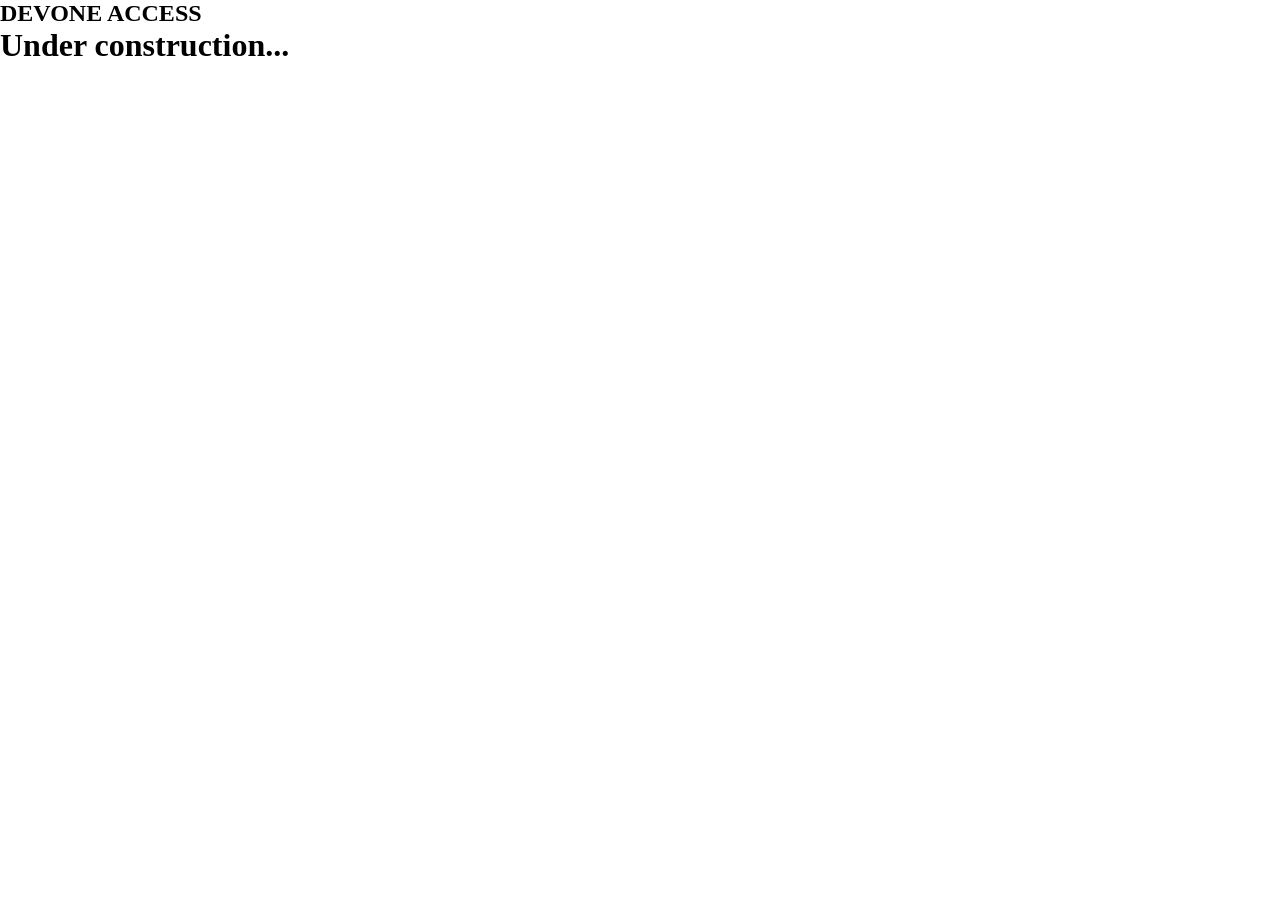
==== index.html @ 2b30ace4 "Update index.html" ====
<!DOCTYPE html>
<html lang="vi">
<head>
    <meta charset="UTF-8">
    <meta name="viewport" content="width=device-width, initial-scale=1.0">
    <title>DevOne</title>
    <style>
        /* Xóa bỏ khoảng trắng thừa của trình duyệt */
        * {
            margin: 0;
            padding: 0;
            box-sizing: border-box;
        }
        html, body {
            width: 100%;
            height: 100%;
            overflow: hidden; /* Ẩn thanh cuộn của trang web chính */
            background-color: #fff;
        }
        /* Cấu hình iframe chiếm trọn 100% chiều rộng và chiều cao màn hình */
        iframe {
            width: 100%;
            height: 100%;
            border: none;
            display: block;
        }
    </style>
</head>
<body>
    <div>
        <h2>DEVONE ACCESS</h2>
        <h1>Under construction...</h1>
        <iframe src="https://docs.google.com/spreadsheets/d/e/2PACX-1vSuoi7sGA0bqKaqhcbAbNFhO7Cp7hq3VM9nYnyYZD5ZXnnOeEdlCHkyJQCVvK5JZRj0JEkr1pm2P0Y8/pubhtml?widget=true&amp;headers=false"></iframe>
    </div>
</body>
</html>
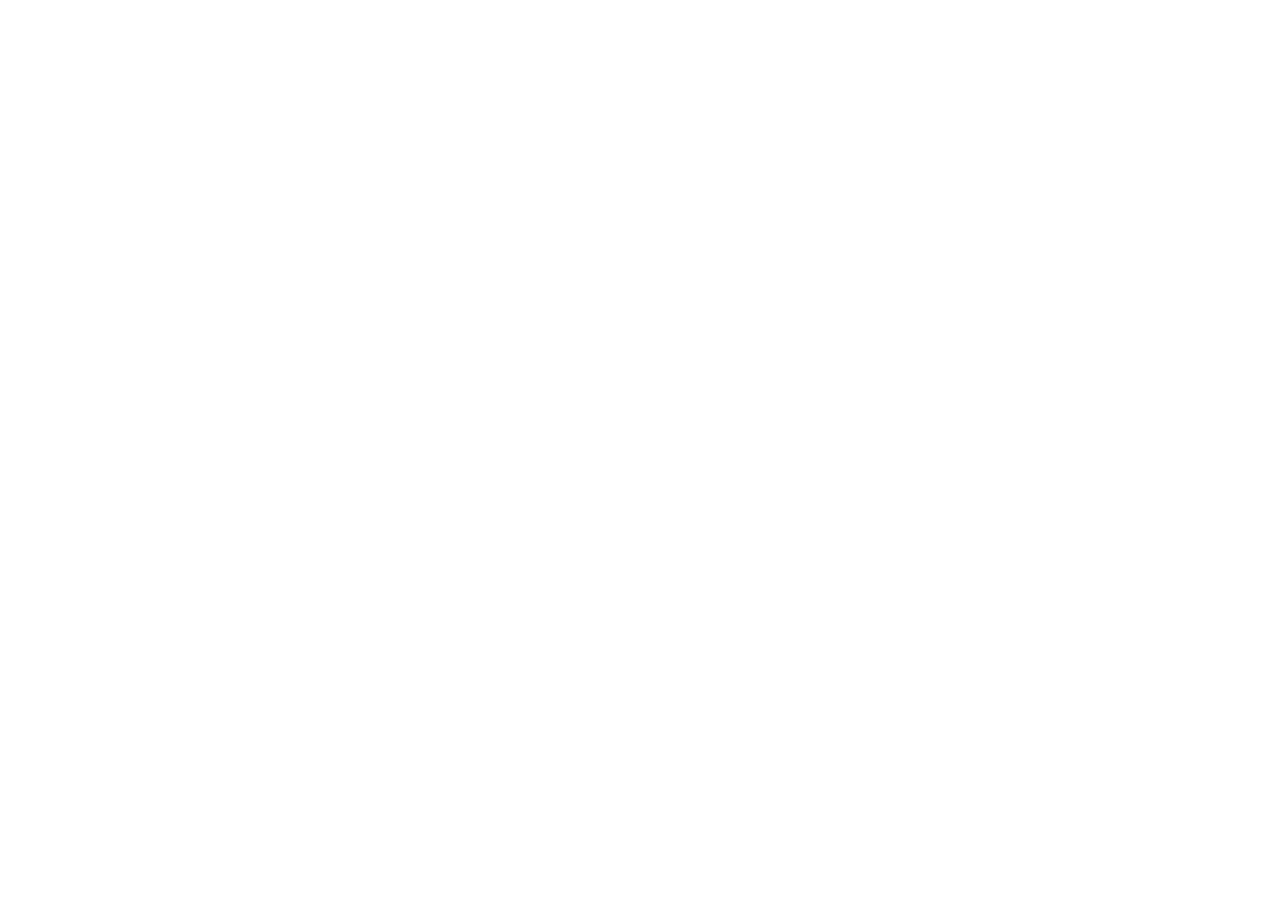
==== commit 223eebfb: "Update index.html" ====
--- a/index.html
+++ b/index.html
@@ -3,7 +3,7 @@
 <head>
     <meta charset="UTF-8">
     <meta name="viewport" content="width=device-width, initial-scale=1.0">
-    <title>DevOne</title>
+    <title>Bảng Tính Toàn Màn Hình</title>
     <style>
         /* Xóa bỏ khoảng trắng thừa của trình duyệt */
         * {
@@ -27,10 +27,9 @@
     </style>
 </head>
 <body>
-    <div>
-        <h2>DEVONE ACCESS</h2>
-        <h1>Under construction...</h1>
-        <iframe src="https://docs.google.com/spreadsheets/d/e/2PACX-1vSuoi7sGA0bqKaqhcbAbNFhO7Cp7hq3VM9nYnyYZD5ZXnnOeEdlCHkyJQCVvK5JZRj0JEkr1pm2P0Y8/pubhtml?widget=true&amp;headers=false"></iframe>
-    </div>
+
+    <!-- Thay link xuất bản của bạn vào phần src bên dưới -->
+    <iframe src="https://docs.google.com/spreadsheets/d/e/2PACX-1vSuoi7sGA0bqKaqhcbAbNFhO7Cp7hq3VM9nYnyYZD5ZXnnOeEdlCHkyJQCVvK5JZRj0JEkr1pm2P0Y8/pubhtml?widget=true&amp;headers=false"></iframe>
+
 </body>
 </html>
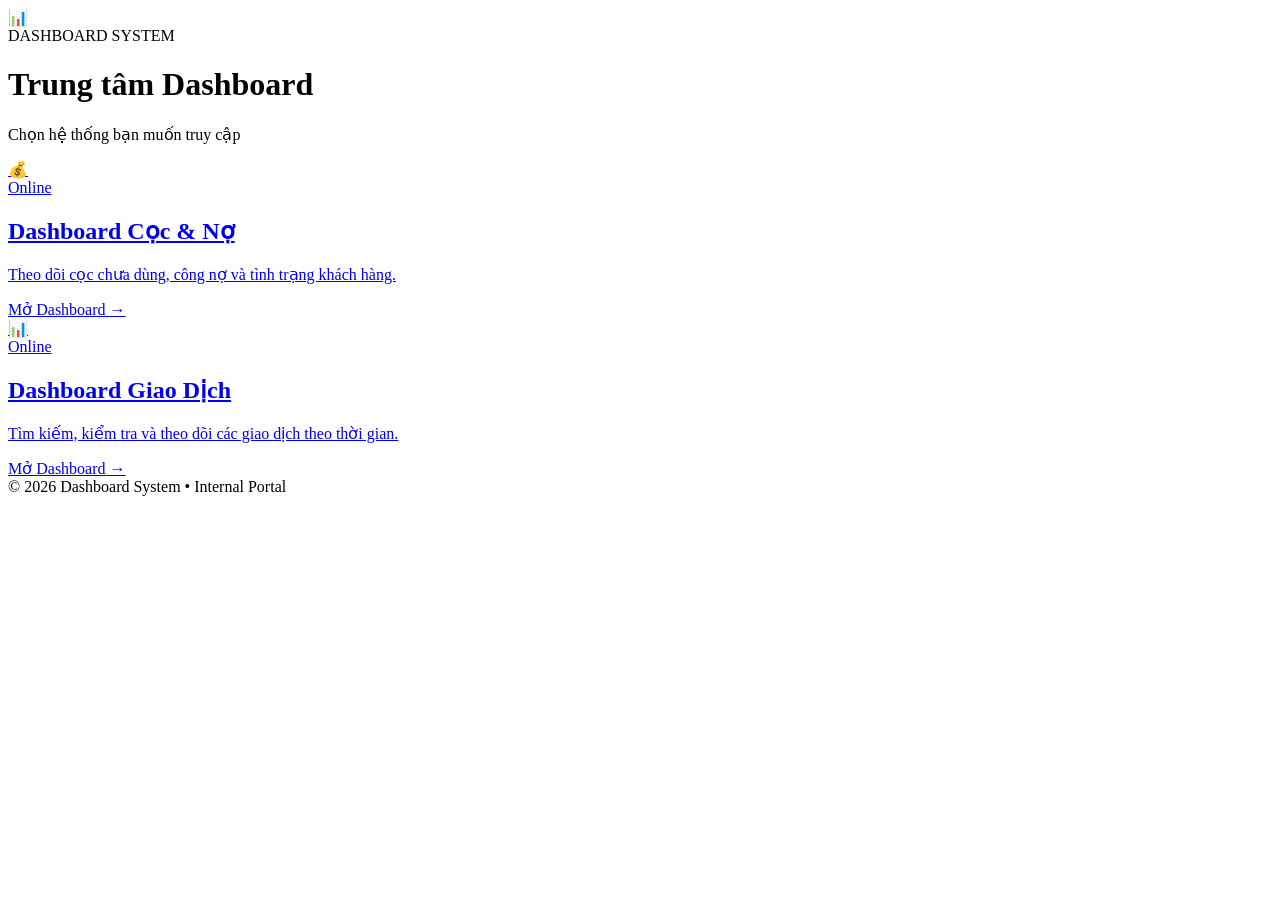
==== commit 90fad251: "Update index.html" ====
--- a/index.html
+++ b/index.html
@@ -1,35 +1,187 @@
 <!DOCTYPE html>
 <html lang="vi">
 <head>
-    <meta charset="UTF-8">
-    <meta name="viewport" content="width=device-width, initial-scale=1.0">
-    <title>Bảng Tính Toàn Màn Hình</title>
-    <style>
-        /* Xóa bỏ khoảng trắng thừa của trình duyệt */
-        * {
-            margin: 0;
-            padding: 0;
-            box-sizing: border-box;
-        }
-        html, body {
-            width: 100%;
-            height: 100%;
-            overflow: hidden; /* Ẩn thanh cuộn của trang web chính */
-            background-color: #fff;
-        }
-        /* Cấu hình iframe chiếm trọn 100% chiều rộng và chiều cao màn hình */
-        iframe {
-            width: 100%;
-            height: 100%;
-            border: none;
-            display: block;
-        }
-    </style>
+  <meta charset="UTF-8">
+
+  <meta
+    name="viewport"
+    content="width=device-width, initial-scale=1.0"
+  >
+
+  <title>Dashboard Portal</title>
+
+  <link rel="stylesheet" href="style.css">
 </head>
+
 <body>
 
-    <!-- Thay link xuất bản của bạn vào phần src bên dưới -->
-    <iframe src="https://docs.google.com/spreadsheets/d/e/2PACX-1vSuoi7sGA0bqKaqhcbAbNFhO7Cp7hq3VM9nYnyYZD5ZXnnOeEdlCHkyJQCVvK5JZRj0JEkr1pm2P0Y8/pubhtml?widget=true&amp;headers=false"></iframe>
+  <div class="background-glow glow-1"></div>
+  <div class="background-glow glow-2"></div>
+
+
+  <main class="portal">
+
+
+    <!-- LOGO -->
+
+    <div class="logo">
+
+      <span>📊</span>
+
+    </div>
+
+
+    <!-- TITLE -->
+
+    <div class="header">
+
+      <div class="badge">
+        DASHBOARD SYSTEM
+      </div>
+
+      <h1>
+        Trung tâm Dashboard
+      </h1>
+
+      <p>
+        Chọn hệ thống bạn muốn truy cập
+      </p>
+
+    </div>
+
+
+    <!-- DASHBOARD -->
+
+    <section class="dashboard-grid">
+
+
+      <!-- CỌC & NỢ -->
+
+      <a
+        class="dashboard-card blue"
+        href="https://script.google.com/macros/s/WEB_APP_COC_NO/exec"
+        target="_blank"
+        rel="noopener noreferrer"
+      >
+
+        <div class="card-top">
+
+          <div class="card-icon">
+            💰
+          </div>
+
+          <div class="status">
+            <span class="status-dot"></span>
+            Online
+          </div>
+
+        </div>
+
+
+        <div class="card-body">
+
+          <h2>
+            Dashboard Cọc & Nợ
+          </h2>
+
+          <p>
+            Theo dõi cọc chưa dùng, công nợ
+            và tình trạng khách hàng.
+          </p>
+
+        </div>
+
+
+        <div class="card-footer">
+
+          <span>
+            Mở Dashboard
+          </span>
+
+          <span class="arrow">
+            →
+          </span>
+
+        </div>
+
+      </a>
+
+
+      <!-- GIAO DỊCH -->
+
+      <a
+        class="dashboard-card green"
+        href="https://script.google.com/macros/s/WEB_APP_GIAO_DICH/exec"
+        target="_blank"
+        rel="noopener noreferrer"
+      >
+
+        <div class="card-top">
+
+          <div class="card-icon">
+            📊
+          </div>
+
+          <div class="status">
+            <span class="status-dot"></span>
+            Online
+          </div>
+
+        </div>
+
+
+        <div class="card-body">
+
+          <h2>
+            Dashboard Giao Dịch
+          </h2>
+
+          <p>
+            Tìm kiếm, kiểm tra và theo dõi
+            các giao dịch theo thời gian.
+          </p>
+
+        </div>
+
+
+        <div class="card-footer">
+
+          <span>
+            Mở Dashboard
+          </span>
+
+          <span class="arrow">
+            →
+          </span>
+
+        </div>
+
+      </a>
+
+
+    </section>
+
+
+    <!-- FOOTER -->
+
+    <footer>
+
+      <span>
+        © 2026 Dashboard System
+      </span>
+
+      <span class="separator">
+        •
+      </span>
+
+      <span>
+        Internal Portal
+      </span>
+
+    </footer>
+
+
+  </main>
 
 </body>
 </html>
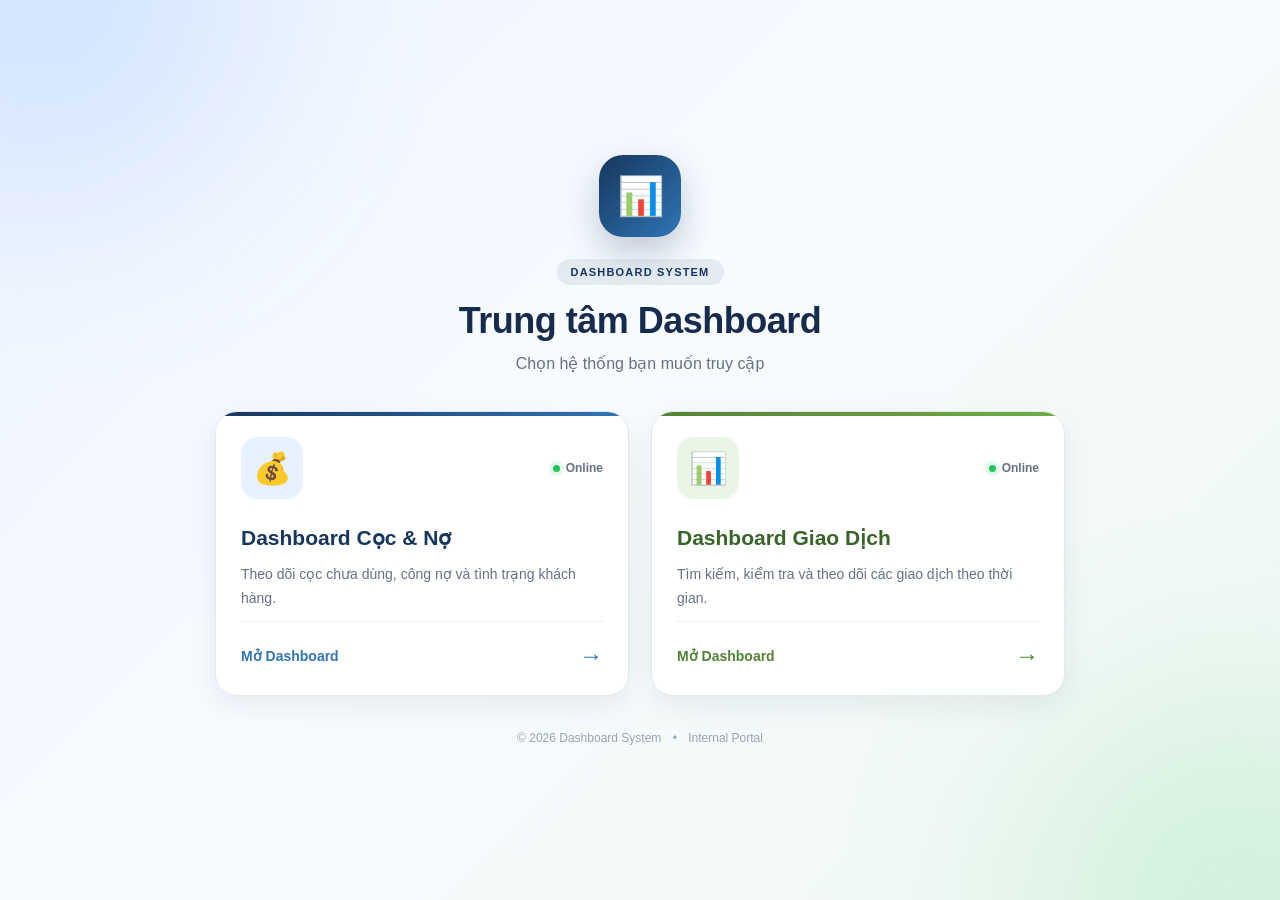
==== commit 2a503f1c: "Update index.html" ====
--- a/index.html
+++ b/index.html
@@ -59,7 +59,7 @@
 
       <a
         class="dashboard-card blue"
-        href="https://script.google.com/macros/s/WEB_APP_COC_NO/exec"
+        href="https://script.google.com/macros/s/AKfycbwzKHlRArkUlaBBtiNSZDsAZi3OYlAaq1t3ECssJo5jOmF89VuDFd2OdI1WmtGlqQ5f/exec"
         target="_blank"
         rel="noopener noreferrer"
       >
@@ -111,7 +111,7 @@
 
       <a
         class="dashboard-card green"
-        href="https://script.google.com/macros/s/WEB_APP_GIAO_DICH/exec"
+        href="https://script.google.com/macros/s/AKfycbzkpy8_3PojvNGf9_wZrIJMKcQ9_U9ww3l7pcvQpRgL6_FIHA_hS9D_I20YQ3gFPXxVdw/exec"
         target="_blank"
         rel="noopener noreferrer"
       >
--- a/style.css
+++ b/style.css
@@ -0,0 +1,720 @@
+* {
+  box-sizing: border-box;
+}
+
+
+:root {
+
+  --primary:
+    #17365d;
+
+  --primary-light:
+    #2f75b5;
+
+  --green:
+    #548235;
+
+  --text:
+    #172b4d;
+
+  --muted:
+    #667085;
+
+  --border:
+    #e4e7ec;
+
+  --white:
+    #ffffff;
+
+}
+
+
+html,
+body {
+
+  margin: 0;
+
+  padding: 0;
+
+  width: 100%;
+
+  min-height: 100%;
+
+}
+
+
+body {
+
+  min-height: 100vh;
+
+  font-family:
+    -apple-system,
+    BlinkMacSystemFont,
+    "Segoe UI",
+    Roboto,
+    Helvetica,
+    Arial,
+    sans-serif;
+
+  background:
+    linear-gradient(
+      135deg,
+      #edf4ff 0%,
+      #f8fbff 45%,
+      #eef8f2 100%
+    );
+
+  color: var(--text);
+
+  display: flex;
+
+  justify-content: center;
+
+  align-items: center;
+
+  padding: 40px 20px;
+
+  overflow-x: hidden;
+
+}
+
+
+/* =========================================
+   BACKGROUND
+   ========================================= */
+
+.background-glow {
+
+  position: fixed;
+
+  width: 400px;
+
+  height: 400px;
+
+  border-radius: 50%;
+
+  filter: blur(100px);
+
+  opacity: 0.25;
+
+  pointer-events: none;
+
+}
+
+
+.glow-1 {
+
+  background:
+    #7eb6ff;
+
+  top: -200px;
+
+  left: -150px;
+
+}
+
+
+.glow-2 {
+
+  background:
+    #7ddc9a;
+
+  bottom: -200px;
+
+  right: -150px;
+
+}
+
+
+/* =========================================
+   PORTAL
+   ========================================= */
+
+.portal {
+
+  width: 100%;
+
+  max-width: 850px;
+
+  position: relative;
+
+  z-index: 2;
+
+}
+
+
+/* =========================================
+   LOGO
+   ========================================= */
+
+.logo {
+
+  width: 82px;
+
+  height: 82px;
+
+  margin:
+    0 auto 22px;
+
+  border-radius: 24px;
+
+  background:
+    linear-gradient(
+      135deg,
+      #17365d,
+      #2f75b5
+    );
+
+  display: flex;
+
+  align-items: center;
+
+  justify-content: center;
+
+  box-shadow:
+    0 15px 35px
+    rgba(23, 54, 93, 0.25);
+
+}
+
+
+.logo span {
+
+  font-size: 38px;
+
+}
+
+
+/* =========================================
+   HEADER
+   ========================================= */
+
+.header {
+
+  text-align: center;
+
+  margin-bottom: 38px;
+
+}
+
+
+.badge {
+
+  display: inline-block;
+
+  padding:
+    7px 14px;
+
+  border-radius: 999px;
+
+  background:
+    rgba(23, 54, 93, 0.08);
+
+  color:
+    var(--primary);
+
+  font-size: 11px;
+
+  font-weight: 700;
+
+  letter-spacing: 1.2px;
+
+  margin-bottom: 14px;
+
+}
+
+
+.header h1 {
+
+  margin: 0;
+
+  font-size: 36px;
+
+  line-height: 1.2;
+
+  font-weight: 750;
+
+  letter-spacing: -0.5px;
+
+}
+
+
+.header p {
+
+  margin:
+    12px 0 0;
+
+  color:
+    var(--muted);
+
+  font-size: 16px;
+
+}
+
+
+/* =========================================
+   DASHBOARD GRID
+   ========================================= */
+
+.dashboard-grid {
+
+  display: grid;
+
+  grid-template-columns:
+    repeat(2, 1fr);
+
+  gap: 22px;
+
+}
+
+
+/* =========================================
+   CARD
+   ========================================= */
+
+.dashboard-card {
+
+  position: relative;
+
+  display: flex;
+
+  flex-direction: column;
+
+  min-height: 285px;
+
+  padding: 25px;
+
+  background:
+    rgba(255, 255, 255, 0.92);
+
+  border:
+    1px solid
+    var(--border);
+
+  border-radius: 22px;
+
+  text-decoration: none;
+
+  color: inherit;
+
+  box-shadow:
+    0 10px 30px
+    rgba(16, 24, 40, 0.07);
+
+  overflow: hidden;
+
+  transition:
+    transform 0.25s ease,
+    box-shadow 0.25s ease,
+    border-color 0.25s ease;
+
+}
+
+
+.dashboard-card::before {
+
+  content: "";
+
+  position: absolute;
+
+  left: 0;
+
+  top: 0;
+
+  width: 100%;
+
+  height: 4px;
+
+}
+
+
+.dashboard-card.blue::before {
+
+  background:
+    linear-gradient(
+      90deg,
+      #17365d,
+      #2f75b5
+    );
+
+}
+
+
+.dashboard-card.green::before {
+
+  background:
+    linear-gradient(
+      90deg,
+      #548235,
+      #70ad47
+    );
+
+}
+
+
+.dashboard-card:hover {
+
+  transform:
+    translateY(-7px);
+
+  box-shadow:
+    0 20px 45px
+    rgba(16, 24, 40, 0.13);
+
+}
+
+
+.dashboard-card.blue:hover {
+
+  border-color:
+    #9dbde2;
+
+}
+
+
+.dashboard-card.green:hover {
+
+  border-color:
+    #a9d39b;
+
+}
+
+
+/* =========================================
+   CARD TOP
+   ========================================= */
+
+.card-top {
+
+  display: flex;
+
+  align-items: center;
+
+  justify-content: space-between;
+
+}
+
+
+.card-icon {
+
+  width: 62px;
+
+  height: 62px;
+
+  border-radius: 17px;
+
+  display: flex;
+
+  align-items: center;
+
+  justify-content: center;
+
+  font-size: 31px;
+
+}
+
+
+.blue .card-icon {
+
+  background:
+    #e8f1ff;
+
+}
+
+
+.green .card-icon {
+
+  background:
+    #eaf6e5;
+
+}
+
+
+/* =========================================
+   STATUS
+   ========================================= */
+
+.status {
+
+  display: flex;
+
+  align-items: center;
+
+  gap: 6px;
+
+  color:
+    #667085;
+
+  font-size: 12px;
+
+  font-weight: 600;
+
+}
+
+
+.status-dot {
+
+  width: 7px;
+
+  height: 7px;
+
+  border-radius: 50%;
+
+  background:
+    #22c55e;
+
+  box-shadow:
+    0 0 0 4px
+    rgba(34, 197, 94, 0.12);
+
+}
+
+
+/* =========================================
+   CARD BODY
+   ========================================= */
+
+.card-body {
+
+  flex: 1;
+
+  padding-top: 25px;
+
+}
+
+
+.card-body h2 {
+
+  margin: 0;
+
+  font-size: 21px;
+
+  line-height: 1.3;
+
+  font-weight: 700;
+
+  color:
+    var(--primary);
+
+}
+
+
+.green .card-body h2 {
+
+  color:
+    #386329;
+
+}
+
+
+.card-body p {
+
+  margin:
+    12px 0 0;
+
+  color:
+    var(--muted);
+
+  font-size: 14px;
+
+  line-height: 1.7;
+
+}
+
+
+/* =========================================
+   CARD FOOTER
+   ========================================= */
+
+.card-footer {
+
+  display: flex;
+
+  align-items: center;
+
+  justify-content: space-between;
+
+  padding-top: 20px;
+
+  border-top:
+    1px solid
+    #eef0f3;
+
+  font-size: 14px;
+
+  font-weight: 650;
+
+}
+
+
+.blue .card-footer {
+
+  color:
+    #2f75b5;
+
+}
+
+
+.green .card-footer {
+
+  color:
+    #548235;
+
+}
+
+
+.arrow {
+
+  font-size: 24px;
+
+  transition:
+    transform 0.2s ease;
+
+}
+
+
+.dashboard-card:hover .arrow {
+
+  transform:
+    translateX(5px);
+
+}
+
+
+/* =========================================
+   FOOTER
+   ========================================= */
+
+footer {
+
+  margin-top: 35px;
+
+  text-align: center;
+
+  color:
+    #98a2b3;
+
+  font-size: 12px;
+
+}
+
+
+.separator {
+
+  margin:
+    0 8px;
+
+}
+
+
+/* =========================================
+   MOBILE
+   ========================================= */
+
+@media (max-width: 700px) {
+
+  body {
+
+    padding:
+      30px 16px;
+
+    align-items:
+      flex-start;
+
+  }
+
+
+  .portal {
+
+    margin-top:
+      25px;
+
+  }
+
+
+  .logo {
+
+    width: 70px;
+
+    height: 70px;
+
+    border-radius: 20px;
+
+  }
+
+
+  .logo span {
+
+    font-size: 32px;
+
+  }
+
+
+  .header {
+
+    margin-bottom: 28px;
+
+  }
+
+
+  .header h1 {
+
+    font-size: 28px;
+
+  }
+
+
+  .header p {
+
+    font-size: 14px;
+
+  }
+
+
+  .dashboard-grid {
+
+    grid-template-columns:
+      1fr;
+
+    gap: 16px;
+
+  }
+
+
+  .dashboard-card {
+
+    min-height:
+      245px;
+
+    padding:
+      21px;
+
+  }
+
+}
+
+
+@media (max-width: 380px) {
+
+  .header h1 {
+
+    font-size: 25px;
+
+  }
+
+
+  .dashboard-card {
+
+    min-height:
+      230px;
+
+  }
+
+
+  .card-body h2 {
+
+    font-size: 19px;
+
+  }
+
+}
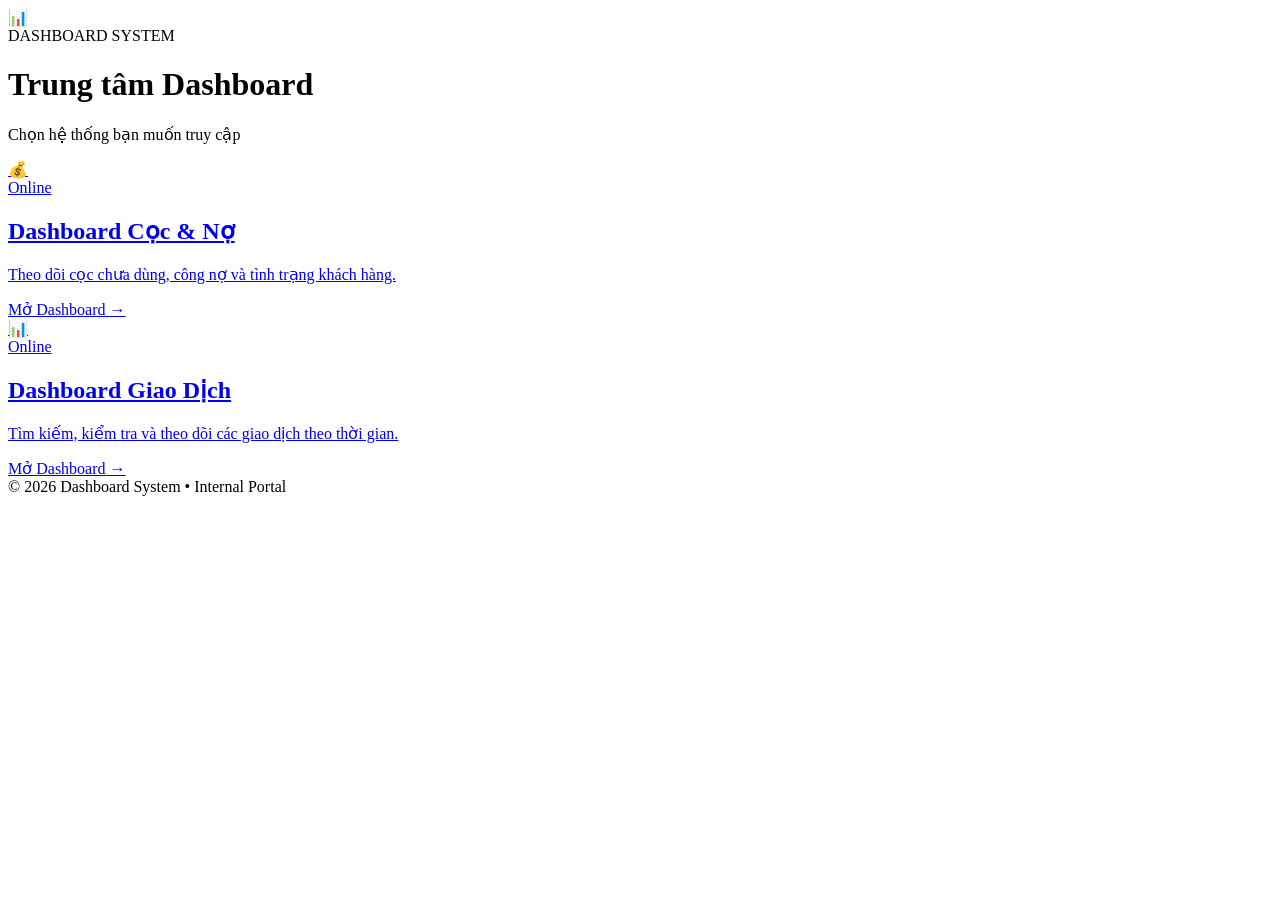
==== commit 6b4fad34: "Create index.html" ====
--- a/index.html
+++ b/index.html
@@ -59,7 +59,7 @@
 
       <a
         class="dashboard-card blue"
-        href="https://script.google.com/macros/s/AKfycbwzKHlRArkUlaBBtiNSZDsAZi3OYlAaq1t3ECssJo5jOmF89VuDFd2OdI1WmtGlqQ5f/exec"
+        href="https://script.google.com/macros/s/WEB_APP_COC_NO/exec"
         target="_blank"
         rel="noopener noreferrer"
       >
@@ -111,7 +111,7 @@
 
       <a
         class="dashboard-card green"
-        href="https://script.google.com/macros/s/AKfycbzkpy8_3PojvNGf9_wZrIJMKcQ9_U9ww3l7pcvQpRgL6_FIHA_hS9D_I20YQ3gFPXxVdw/exec"
+        href="https://script.google.com/macros/s/WEB_APP_GIAO_DICH/exec"
         target="_blank"
         rel="noopener noreferrer"
       >
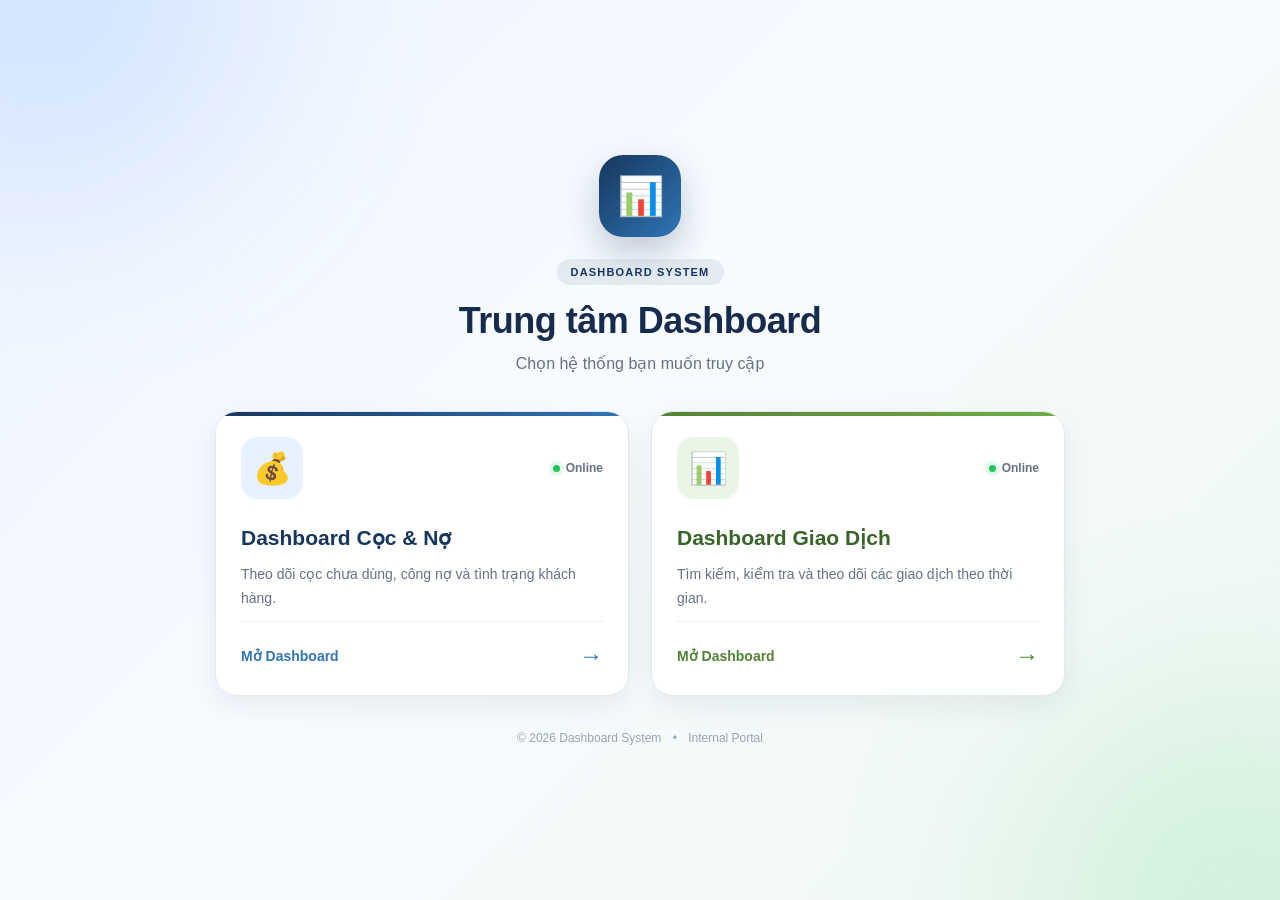
==== commit 7f76e967: "Update index.html" ====
--- a/index.html
+++ b/index.html
@@ -59,7 +59,7 @@
 
       <a
         class="dashboard-card blue"
-        href="https://script.google.com/macros/s/WEB_APP_COC_NO/exec"
+        href="https://script.google.com/macros/s/AKfycbzkpy8_3PojvNGf9_wZrIJMKcQ9_U9ww3l7pcvQpRgL6_FIHA_hS9D_I20YQ3gFPXxVdw/exec"
         target="_blank"
         rel="noopener noreferrer"
       >
@@ -111,7 +111,7 @@
 
       <a
         class="dashboard-card green"
-        href="https://script.google.com/macros/s/WEB_APP_GIAO_DICH/exec"
+        href="https://script.google.com/macros/s/AKfycbwzKHlRArkUlaBBtiNSZDsAZi3OYlAaq1t3ECssJo5jOmF89VuDFd2OdI1WmtGlqQ5f/exec"
         target="_blank"
         rel="noopener noreferrer"
       >
--- a/style.css
+++ b/style.css
@@ -0,0 +1,720 @@
+* {
+  box-sizing: border-box;
+}
+
+
+:root {
+
+  --primary:
+    #17365d;
+
+  --primary-light:
+    #2f75b5;
+
+  --green:
+    #548235;
+
+  --text:
+    #172b4d;
+
+  --muted:
+    #667085;
+
+  --border:
+    #e4e7ec;
+
+  --white:
+    #ffffff;
+
+}
+
+
+html,
+body {
+
+  margin: 0;
+
+  padding: 0;
+
+  width: 100%;
+
+  min-height: 100%;
+
+}
+
+
+body {
+
+  min-height: 100vh;
+
+  font-family:
+    -apple-system,
+    BlinkMacSystemFont,
+    "Segoe UI",
+    Roboto,
+    Helvetica,
+    Arial,
+    sans-serif;
+
+  background:
+    linear-gradient(
+      135deg,
+      #edf4ff 0%,
+      #f8fbff 45%,
+      #eef8f2 100%
+    );
+
+  color: var(--text);
+
+  display: flex;
+
+  justify-content: center;
+
+  align-items: center;
+
+  padding: 40px 20px;
+
+  overflow-x: hidden;
+
+}
+
+
+/* =========================================
+   BACKGROUND
+   ========================================= */
+
+.background-glow {
+
+  position: fixed;
+
+  width: 400px;
+
+  height: 400px;
+
+  border-radius: 50%;
+
+  filter: blur(100px);
+
+  opacity: 0.25;
+
+  pointer-events: none;
+
+}
+
+
+.glow-1 {
+
+  background:
+    #7eb6ff;
+
+  top: -200px;
+
+  left: -150px;
+
+}
+
+
+.glow-2 {
+
+  background:
+    #7ddc9a;
+
+  bottom: -200px;
+
+  right: -150px;
+
+}
+
+
+/* =========================================
+   PORTAL
+   ========================================= */
+
+.portal {
+
+  width: 100%;
+
+  max-width: 850px;
+
+  position: relative;
+
+  z-index: 2;
+
+}
+
+
+/* =========================================
+   LOGO
+   ========================================= */
+
+.logo {
+
+  width: 82px;
+
+  height: 82px;
+
+  margin:
+    0 auto 22px;
+
+  border-radius: 24px;
+
+  background:
+    linear-gradient(
+      135deg,
+      #17365d,
+      #2f75b5
+    );
+
+  display: flex;
+
+  align-items: center;
+
+  justify-content: center;
+
+  box-shadow:
+    0 15px 35px
+    rgba(23, 54, 93, 0.25);
+
+}
+
+
+.logo span {
+
+  font-size: 38px;
+
+}
+
+
+/* =========================================
+   HEADER
+   ========================================= */
+
+.header {
+
+  text-align: center;
+
+  margin-bottom: 38px;
+
+}
+
+
+.badge {
+
+  display: inline-block;
+
+  padding:
+    7px 14px;
+
+  border-radius: 999px;
+
+  background:
+    rgba(23, 54, 93, 0.08);
+
+  color:
+    var(--primary);
+
+  font-size: 11px;
+
+  font-weight: 700;
+
+  letter-spacing: 1.2px;
+
+  margin-bottom: 14px;
+
+}
+
+
+.header h1 {
+
+  margin: 0;
+
+  font-size: 36px;
+
+  line-height: 1.2;
+
+  font-weight: 750;
+
+  letter-spacing: -0.5px;
+
+}
+
+
+.header p {
+
+  margin:
+    12px 0 0;
+
+  color:
+    var(--muted);
+
+  font-size: 16px;
+
+}
+
+
+/* =========================================
+   DASHBOARD GRID
+   ========================================= */
+
+.dashboard-grid {
+
+  display: grid;
+
+  grid-template-columns:
+    repeat(2, 1fr);
+
+  gap: 22px;
+
+}
+
+
+/* =========================================
+   CARD
+   ========================================= */
+
+.dashboard-card {
+
+  position: relative;
+
+  display: flex;
+
+  flex-direction: column;
+
+  min-height: 285px;
+
+  padding: 25px;
+
+  background:
+    rgba(255, 255, 255, 0.92);
+
+  border:
+    1px solid
+    var(--border);
+
+  border-radius: 22px;
+
+  text-decoration: none;
+
+  color: inherit;
+
+  box-shadow:
+    0 10px 30px
+    rgba(16, 24, 40, 0.07);
+
+  overflow: hidden;
+
+  transition:
+    transform 0.25s ease,
+    box-shadow 0.25s ease,
+    border-color 0.25s ease;
+
+}
+
+
+.dashboard-card::before {
+
+  content: "";
+
+  position: absolute;
+
+  left: 0;
+
+  top: 0;
+
+  width: 100%;
+
+  height: 4px;
+
+}
+
+
+.dashboard-card.blue::before {
+
+  background:
+    linear-gradient(
+      90deg,
+      #17365d,
+      #2f75b5
+    );
+
+}
+
+
+.dashboard-card.green::before {
+
+  background:
+    linear-gradient(
+      90deg,
+      #548235,
+      #70ad47
+    );
+
+}
+
+
+.dashboard-card:hover {
+
+  transform:
+    translateY(-7px);
+
+  box-shadow:
+    0 20px 45px
+    rgba(16, 24, 40, 0.13);
+
+}
+
+
+.dashboard-card.blue:hover {
+
+  border-color:
+    #9dbde2;
+
+}
+
+
+.dashboard-card.green:hover {
+
+  border-color:
+    #a9d39b;
+
+}
+
+
+/* =========================================
+   CARD TOP
+   ========================================= */
+
+.card-top {
+
+  display: flex;
+
+  align-items: center;
+
+  justify-content: space-between;
+
+}
+
+
+.card-icon {
+
+  width: 62px;
+
+  height: 62px;
+
+  border-radius: 17px;
+
+  display: flex;
+
+  align-items: center;
+
+  justify-content: center;
+
+  font-size: 31px;
+
+}
+
+
+.blue .card-icon {
+
+  background:
+    #e8f1ff;
+
+}
+
+
+.green .card-icon {
+
+  background:
+    #eaf6e5;
+
+}
+
+
+/* =========================================
+   STATUS
+   ========================================= */
+
+.status {
+
+  display: flex;
+
+  align-items: center;
+
+  gap: 6px;
+
+  color:
+    #667085;
+
+  font-size: 12px;
+
+  font-weight: 600;
+
+}
+
+
+.status-dot {
+
+  width: 7px;
+
+  height: 7px;
+
+  border-radius: 50%;
+
+  background:
+    #22c55e;
+
+  box-shadow:
+    0 0 0 4px
+    rgba(34, 197, 94, 0.12);
+
+}
+
+
+/* =========================================
+   CARD BODY
+   ========================================= */
+
+.card-body {
+
+  flex: 1;
+
+  padding-top: 25px;
+
+}
+
+
+.card-body h2 {
+
+  margin: 0;
+
+  font-size: 21px;
+
+  line-height: 1.3;
+
+  font-weight: 700;
+
+  color:
+    var(--primary);
+
+}
+
+
+.green .card-body h2 {
+
+  color:
+    #386329;
+
+}
+
+
+.card-body p {
+
+  margin:
+    12px 0 0;
+
+  color:
+    var(--muted);
+
+  font-size: 14px;
+
+  line-height: 1.7;
+
+}
+
+
+/* =========================================
+   CARD FOOTER
+   ========================================= */
+
+.card-footer {
+
+  display: flex;
+
+  align-items: center;
+
+  justify-content: space-between;
+
+  padding-top: 20px;
+
+  border-top:
+    1px solid
+    #eef0f3;
+
+  font-size: 14px;
+
+  font-weight: 650;
+
+}
+
+
+.blue .card-footer {
+
+  color:
+    #2f75b5;
+
+}
+
+
+.green .card-footer {
+
+  color:
+    #548235;
+
+}
+
+
+.arrow {
+
+  font-size: 24px;
+
+  transition:
+    transform 0.2s ease;
+
+}
+
+
+.dashboard-card:hover .arrow {
+
+  transform:
+    translateX(5px);
+
+}
+
+
+/* =========================================
+   FOOTER
+   ========================================= */
+
+footer {
+
+  margin-top: 35px;
+
+  text-align: center;
+
+  color:
+    #98a2b3;
+
+  font-size: 12px;
+
+}
+
+
+.separator {
+
+  margin:
+    0 8px;
+
+}
+
+
+/* =========================================
+   MOBILE
+   ========================================= */
+
+@media (max-width: 700px) {
+
+  body {
+
+    padding:
+      30px 16px;
+
+    align-items:
+      flex-start;
+
+  }
+
+
+  .portal {
+
+    margin-top:
+      25px;
+
+  }
+
+
+  .logo {
+
+    width: 70px;
+
+    height: 70px;
+
+    border-radius: 20px;
+
+  }
+
+
+  .logo span {
+
+    font-size: 32px;
+
+  }
+
+
+  .header {
+
+    margin-bottom: 28px;
+
+  }
+
+
+  .header h1 {
+
+    font-size: 28px;
+
+  }
+
+
+  .header p {
+
+    font-size: 14px;
+
+  }
+
+
+  .dashboard-grid {
+
+    grid-template-columns:
+      1fr;
+
+    gap: 16px;
+
+  }
+
+
+  .dashboard-card {
+
+    min-height:
+      245px;
+
+    padding:
+      21px;
+
+  }
+
+}
+
+
+@media (max-width: 380px) {
+
+  .header h1 {
+
+    font-size: 25px;
+
+  }
+
+
+  .dashboard-card {
+
+    min-height:
+      230px;
+
+  }
+
+
+  .card-body h2 {
+
+    font-size: 19px;
+
+  }
+
+}
